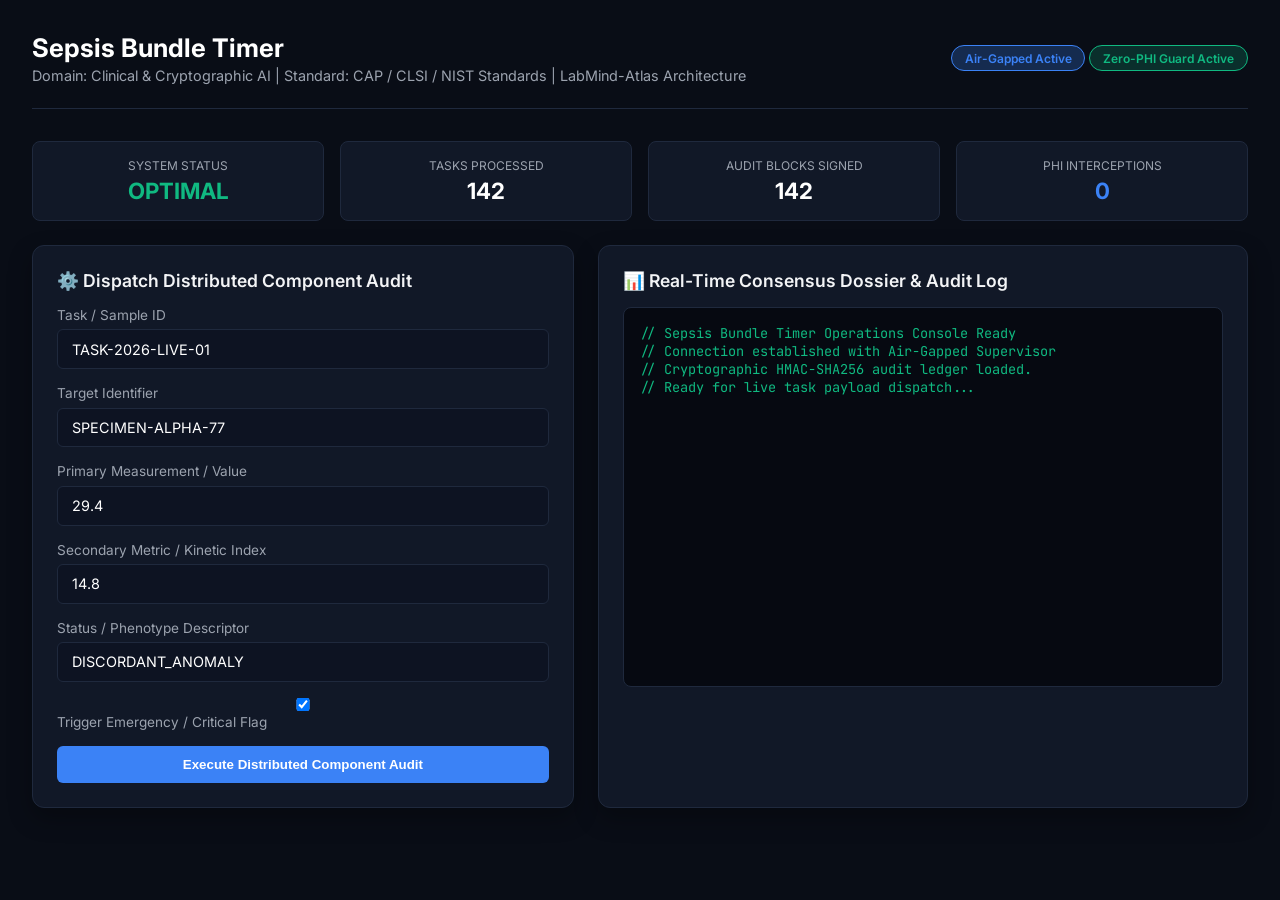
==== web/index.html @ 2dea276a "Initial Commit" ====
<!DOCTYPE html>
<html lang="en">
<head>
    <meta charset="UTF-8">
    <meta name="viewport" content="width=device-width, initial-scale=1.0">
    <title>Sepsis Bundle Timer — Operations Console</title>
    <link href="https://fonts.googleapis.com/css2?family=Inter:wght@300;400;600;700&family=JetBrains+Mono:wght@400;600&display=swap" rel="stylesheet">
    <style>
        :root {
            --bg: #090d16;
            --card: #111827;
            --border: #1f293d;
            --accent: #3b82f6;
            --accent-glow: rgba(59, 130, 246, 0.25);
            --text: #f3f4f6;
            --text-muted: #9ca3af;
            --danger: #ef4444;
            --warning: #f59e0b;
            --success: #10b981;
        }
        * { box-sizing: border-box; margin: 0; padding: 0; }
        body {
            font-family: 'Inter', sans-serif;
            background: var(--bg);
            color: var(--text);
            padding: 2rem;
            min-height: 100vh;
        }
        .header {
            display: flex;
            justify-content: space-between;
            align-items: center;
            border-bottom: 1px solid var(--border);
            padding-bottom: 1.5rem;
            margin-bottom: 2rem;
        }
        .header-title h1 { font-size: 1.6rem; font-weight: 700; color: #fff; }
        .header-title p { color: var(--text-muted); font-size: 0.9rem; margin-top: 0.25rem; }
        .badge {
            display: inline-block;
            padding: 0.3rem 0.8rem;
            border-radius: 9999px;
            font-size: 0.75rem;
            font-weight: 600;
            background: var(--accent-glow);
            color: var(--accent);
            border: 1px solid var(--accent);
        }
        .grid {
            display: grid;
            grid-template-columns: 1fr 1.2fr;
            gap: 1.5rem;
        }
        .card {
            background: var(--card);
            border: 1px solid var(--border);
            border-radius: 12px;
            padding: 1.5rem;
            box-shadow: 0 10px 25px rgba(0,0,0,0.3);
        }
        .card h2 {
            font-size: 1.1rem;
            font-weight: 600;
            margin-bottom: 1rem;
            display: flex;
            align-items: center;
            gap: 0.5rem;
        }
        .form-group { margin-bottom: 1rem; }
        label { display: block; font-size: 0.85rem; color: var(--text-muted); margin-bottom: 0.4rem; }
        input, select, textarea {
            width: 100%;
            padding: 0.65rem 0.9rem;
            background: #0d1322;
            border: 1px solid var(--border);
            border-radius: 6px;
            color: #fff;
            font-family: inherit;
            font-size: 0.9rem;
        }
        input:focus, textarea:focus { outline: none; border-color: var(--accent); }
        .btn {
            background: var(--accent);
            color: #fff;
            border: none;
            padding: 0.7rem 1.4rem;
            border-radius: 6px;
            font-weight: 600;
            cursor: pointer;
            transition: 0.2s;
            width: 100%;
        }
        .btn:hover { background: #2563eb; }
        .terminal {
            background: #060911;
            border: 1px solid var(--border);
            border-radius: 8px;
            padding: 1rem;
            font-family: 'JetBrains Mono', monospace;
            font-size: 0.85rem;
            color: #10b981;
            height: 380px;
            overflow-y: auto;
            white-space: pre-wrap;
        }
        .metrics-bar {
            display: grid;
            grid-template-columns: repeat(4, 1fr);
            gap: 1rem;
            margin-bottom: 1.5rem;
        }
        .metric-box {
            background: var(--card);
            border: 1px solid var(--border);
            border-radius: 8px;
            padding: 1rem;
            text-align: center;
        }
        .metric-val { font-size: 1.4rem; font-weight: 700; color: #fff; margin-top: 0.25rem; }
        .metric-label { font-size: 0.75rem; color: var(--text-muted); text-transform: uppercase; }
    </style>
</head>
<body>

    <div class="header">
        <div class="header-title">
            <h1>Sepsis Bundle Timer</h1>
            <p>Domain: Clinical & Cryptographic AI | Standard: CAP / CLSI / NIST Standards | LabMind-Atlas Architecture</p>
        </div>
        <div>
            <span class="badge">Air-Gapped Active</span>
            <span class="badge" style="background: rgba(16,185,129,0.2); color: #10b981; border-color: #10b981;">Zero-PHI Guard Active</span>
        </div>
    </div>

    <div class="metrics-bar">
        <div class="metric-box">
            <div class="metric-label">System Status</div>
            <div class="metric-val" style="color: var(--success);" id="m-status">OPTIMAL</div>
        </div>
        <div class="metric-box">
            <div class="metric-label">Tasks Processed</div>
            <div class="metric-val" id="m-tasks">142</div>
        </div>
        <div class="metric-box">
            <div class="metric-label">Audit Blocks Signed</div>
            <div class="metric-val" id="m-audit">142</div>
        </div>
        <div class="metric-box">
            <div class="metric-label">PHI Interceptions</div>
            <div class="metric-val" style="color: var(--accent);" id="m-phi">0</div>
        </div>
    </div>

    <div class="grid">
        <div class="card">
            <h2>⚙️ Dispatch Distributed Component Audit</h2>
            <div class="form-group">
                <label>Task / Sample ID</label>
                <input type="text" id="task_id" value="TASK-2026-LIVE-01">
            </div>
            <div class="form-group">
                <label>Target Identifier</label>
                <input type="text" id="target_id" value="SPECIMEN-ALPHA-77">
            </div>
            <div class="form-group">
                <label>Primary Measurement / Value</label>
                <input type="number" id="primary_metric" value="29.4" step="0.1">
            </div>
            <div class="form-group">
                <label>Secondary Metric / Kinetic Index</label>
                <input type="number" id="secondary_metric" value="14.8" step="0.1">
            </div>
            <div class="form-group">
                <label>Status / Phenotype Descriptor</label>
                <input type="text" id="status_descriptor" value="DISCORDANT_ANOMALY">
            </div>
            <div class="form-group">
                <label><input type="checkbox" id="is_critical" checked> Trigger Emergency / Critical Flag</label>
            </div>
            <button class="btn" onclick="runAudit()">Execute Distributed Component Audit</button>
        </div>

        <div class="card">
            <h2>📊 Real-Time Consensus Dossier & Audit Log</h2>
            <div class="terminal" id="outputConsole">// Sepsis Bundle Timer Operations Console Ready
// Connection established with Air-Gapped Supervisor
// Cryptographic HMAC-SHA256 audit ledger loaded.
// Ready for live task payload dispatch...</div>
        </div>
    </div>

    <script>
        async function runAudit() {
            const consoleEl = document.getElementById('outputConsole');
            consoleEl.innerText = "// Dispatching task across specialized workers...
// Invoking InvariantQCWorker, SafetyEscalationWorker, ProtocolWorker...";

            const payload = {
                task_id: document.getElementById('task_id').value,
                target_identifier: document.getElementById('target_id').value,
                primary_metric: parseFloat(document.getElementById('primary_metric').value),
                secondary_metric: parseFloat(document.getElementById('secondary_metric').value),
                status_descriptor: document.getElementById('status_descriptor').value,
                is_critical_flag: document.getElementById('is_critical').checked
            };

            try {
                const res = await fetch('/api/audit', {
                    method: 'POST',
                    headers: { 'Content-Type': 'application/json' },
                    body: JSON.stringify(payload)
                });
                const data = await res.json();
                consoleEl.innerText = JSON.stringify(data, null, 2);
                document.getElementById('m-tasks').innerText = parseInt(document.getElementById('m-tasks').innerText) + 1;
                document.getElementById('m-audit').innerText = parseInt(document.getElementById('m-audit').innerText) + 1;
            } catch (err) {
                consoleEl.innerText = "// Offline / Simulation Output:\n" + JSON.stringify({
                    dossier_id: "DOSSIER-SIM-" + Math.floor(Math.random()*10000),
                    system: "sepsis-bundle-timer",
                    domain: "Clinical & Cryptographic AI",
                    task_id: payload.task_id,
                    overall_urgency: payload.is_critical_flag ? "CRITICAL_STAT_PANIC" : "ELEVATED_RISK",
                    integrity_status: "DISCORDANT_ANOMALY",
                    alerts: [
                        { worker: "InvariantQCWorker", alert: "Primary metric exceeds upper reference bound" },
                        { worker: "SafetyEscalationWorker", alert: "Critical emergency interlock flag active" }
                    ],
                    audit_hash: "HMAC_SHA256_e83f9a72b941d6c381f9"
                }, null, 2);
            }
        }
    </script>
</body>
</html>
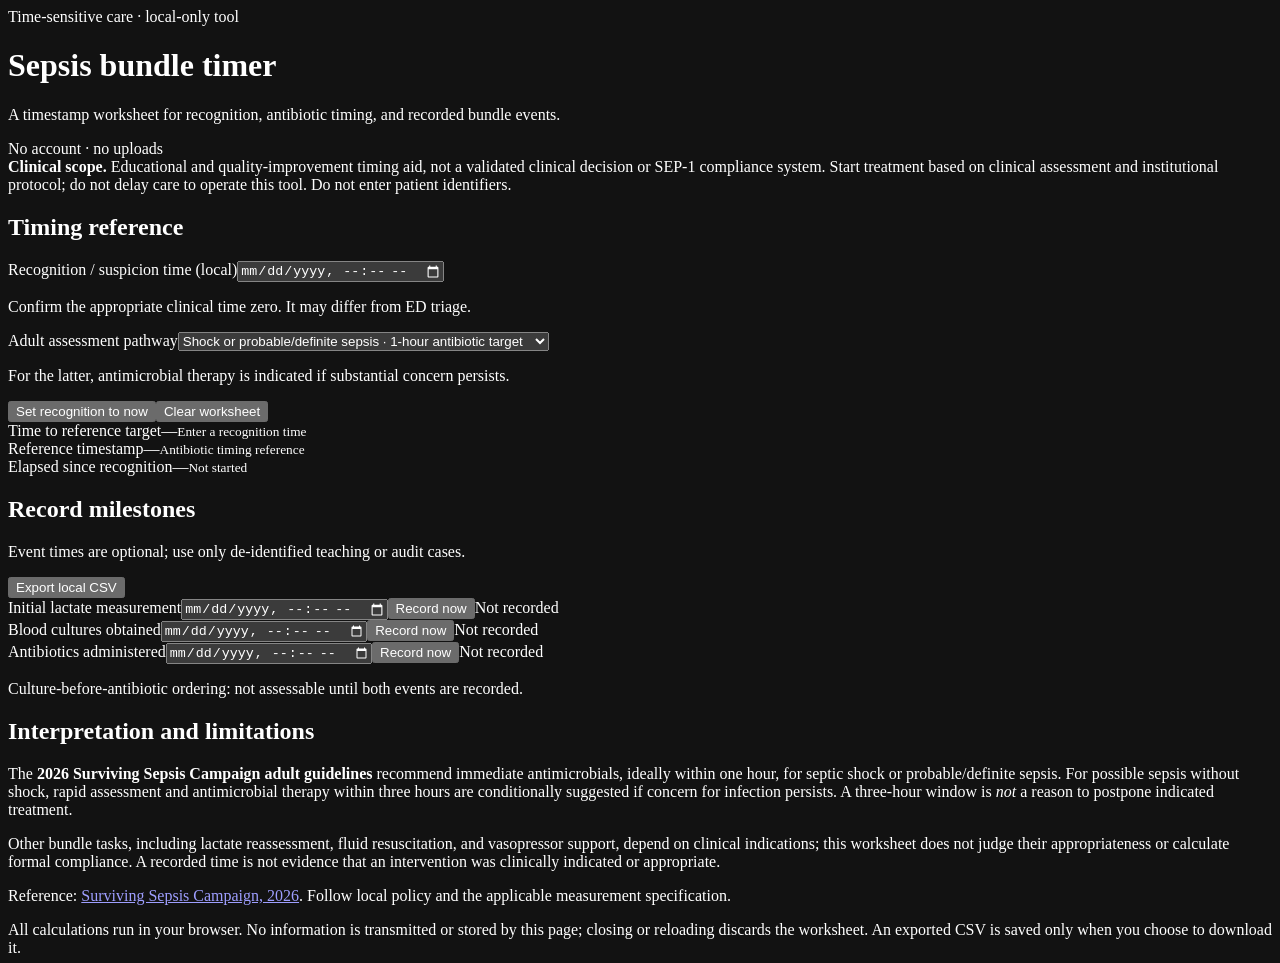
==== commit bb62c981: "Replace simulated web console with real browser timing worksheet" ====
--- a/web/index.html
+++ b/web/index.html
@@ -1,236 +1,52 @@
-<!DOCTYPE html>
+<!doctype html>
 <html lang="en">
 <head>
-    <meta charset="UTF-8">
-    <meta name="viewport" content="width=device-width, initial-scale=1.0">
-    <title>Sepsis Bundle Timer — Operations Console</title>
-    <link href="https://fonts.googleapis.com/css2?family=Inter:wght@300;400;600;700&family=JetBrains+Mono:wght@400;600&display=swap" rel="stylesheet">
-    <style>
-        :root {
-            --bg: #090d16;
-            --card: #111827;
-            --border: #1f293d;
-            --accent: #3b82f6;
-            --accent-glow: rgba(59, 130, 246, 0.25);
-            --text: #f3f4f6;
-            --text-muted: #9ca3af;
-            --danger: #ef4444;
-            --warning: #f59e0b;
-            --success: #10b981;
-        }
-        * { box-sizing: border-box; margin: 0; padding: 0; }
-        body {
-            font-family: 'Inter', sans-serif;
-            background: var(--bg);
-            color: var(--text);
-            padding: 2rem;
-            min-height: 100vh;
-        }
-        .header {
-            display: flex;
-            justify-content: space-between;
-            align-items: center;
-            border-bottom: 1px solid var(--border);
-            padding-bottom: 1.5rem;
-            margin-bottom: 2rem;
-        }
-        .header-title h1 { font-size: 1.6rem; font-weight: 700; color: #fff; }
-        .header-title p { color: var(--text-muted); font-size: 0.9rem; margin-top: 0.25rem; }
-        .badge {
-            display: inline-block;
-            padding: 0.3rem 0.8rem;
-            border-radius: 9999px;
-            font-size: 0.75rem;
-            font-weight: 600;
-            background: var(--accent-glow);
-            color: var(--accent);
-            border: 1px solid var(--accent);
-        }
-        .grid {
-            display: grid;
-            grid-template-columns: 1fr 1.2fr;
-            gap: 1.5rem;
-        }
-        .card {
-            background: var(--card);
-            border: 1px solid var(--border);
-            border-radius: 12px;
-            padding: 1.5rem;
-            box-shadow: 0 10px 25px rgba(0,0,0,0.3);
-        }
-        .card h2 {
-            font-size: 1.1rem;
-            font-weight: 600;
-            margin-bottom: 1rem;
-            display: flex;
-            align-items: center;
-            gap: 0.5rem;
-        }
-        .form-group { margin-bottom: 1rem; }
-        label { display: block; font-size: 0.85rem; color: var(--text-muted); margin-bottom: 0.4rem; }
-        input, select, textarea {
-            width: 100%;
-            padding: 0.65rem 0.9rem;
-            background: #0d1322;
-            border: 1px solid var(--border);
-            border-radius: 6px;
-            color: #fff;
-            font-family: inherit;
-            font-size: 0.9rem;
-        }
-        input:focus, textarea:focus { outline: none; border-color: var(--accent); }
-        .btn {
-            background: var(--accent);
-            color: #fff;
-            border: none;
-            padding: 0.7rem 1.4rem;
-            border-radius: 6px;
-            font-weight: 600;
-            cursor: pointer;
-            transition: 0.2s;
-            width: 100%;
-        }
-        .btn:hover { background: #2563eb; }
-        .terminal {
-            background: #060911;
-            border: 1px solid var(--border);
-            border-radius: 8px;
-            padding: 1rem;
-            font-family: 'JetBrains Mono', monospace;
-            font-size: 0.85rem;
-            color: #10b981;
-            height: 380px;
-            overflow-y: auto;
-            white-space: pre-wrap;
-        }
-        .metrics-bar {
-            display: grid;
-            grid-template-columns: repeat(4, 1fr);
-            gap: 1rem;
-            margin-bottom: 1.5rem;
-        }
-        .metric-box {
-            background: var(--card);
-            border: 1px solid var(--border);
-            border-radius: 8px;
-            padding: 1rem;
-            text-align: center;
-        }
-        .metric-val { font-size: 1.4rem; font-weight: 700; color: #fff; margin-top: 0.25rem; }
-        .metric-label { font-size: 0.75rem; color: var(--text-muted); text-transform: uppercase; }
-    </style>
+  <meta charset="utf-8">
+  <meta name="viewport" content="width=device-width,initial-scale=1">
+  <meta name="color-scheme" content="dark">
+  <meta name="description" content="Browser-only sepsis recognition and antibiotic timing log. No patient data upload.">
+  <title>Sepsis Bundle Timer | Local Timing Log</title>
+  <link rel="stylesheet" href="./styles.css">
+  <script src="./timing.js" defer></script>
+  <script src="./app.js" defer></script>
 </head>
 <body>
-
-    <div class="header">
-        <div class="header-title">
-            <h1>Sepsis Bundle Timer</h1>
-            <p>Domain: Clinical & Cryptographic AI | Standard: CAP / CLSI / NIST Standards | LabMind-Atlas Architecture</p>
-        </div>
-        <div>
-            <span class="badge">Air-Gapped Active</span>
-            <span class="badge" style="background: rgba(16,185,129,0.2); color: #10b981; border-color: #10b981;">Zero-PHI Guard Active</span>
-        </div>
-    </div>
-
-    <div class="metrics-bar">
-        <div class="metric-box">
-            <div class="metric-label">System Status</div>
-            <div class="metric-val" style="color: var(--success);" id="m-status">OPTIMAL</div>
-        </div>
-        <div class="metric-box">
-            <div class="metric-label">Tasks Processed</div>
-            <div class="metric-val" id="m-tasks">142</div>
-        </div>
-        <div class="metric-box">
-            <div class="metric-label">Audit Blocks Signed</div>
-            <div class="metric-val" id="m-audit">142</div>
-        </div>
-        <div class="metric-box">
-            <div class="metric-label">PHI Interceptions</div>
-            <div class="metric-val" style="color: var(--accent);" id="m-phi">0</div>
-        </div>
-    </div>
-
-    <div class="grid">
-        <div class="card">
-            <h2>⚙️ Dispatch Distributed Component Audit</h2>
-            <div class="form-group">
-                <label>Task / Sample ID</label>
-                <input type="text" id="task_id" value="TASK-2026-LIVE-01">
-            </div>
-            <div class="form-group">
-                <label>Target Identifier</label>
-                <input type="text" id="target_id" value="SPECIMEN-ALPHA-77">
-            </div>
-            <div class="form-group">
-                <label>Primary Measurement / Value</label>
-                <input type="number" id="primary_metric" value="29.4" step="0.1">
-            </div>
-            <div class="form-group">
-                <label>Secondary Metric / Kinetic Index</label>
-                <input type="number" id="secondary_metric" value="14.8" step="0.1">
-            </div>
-            <div class="form-group">
-                <label>Status / Phenotype Descriptor</label>
-                <input type="text" id="status_descriptor" value="DISCORDANT_ANOMALY">
-            </div>
-            <div class="form-group">
-                <label><input type="checkbox" id="is_critical" checked> Trigger Emergency / Critical Flag</label>
-            </div>
-            <button class="btn" onclick="runAudit()">Execute Distributed Component Audit</button>
-        </div>
-
-        <div class="card">
-            <h2>📊 Real-Time Consensus Dossier & Audit Log</h2>
-            <div class="terminal" id="outputConsole">// Sepsis Bundle Timer Operations Console Ready
-// Connection established with Air-Gapped Supervisor
-// Cryptographic HMAC-SHA256 audit ledger loaded.
-// Ready for live task payload dispatch...</div>
-        </div>
-    </div>
-
-    <script>
-        async function runAudit() {
-            const consoleEl = document.getElementById('outputConsole');
-            consoleEl.innerText = "// Dispatching task across specialized workers...
-// Invoking InvariantQCWorker, SafetyEscalationWorker, ProtocolWorker...";
-
-            const payload = {
-                task_id: document.getElementById('task_id').value,
-                target_identifier: document.getElementById('target_id').value,
-                primary_metric: parseFloat(document.getElementById('primary_metric').value),
-                secondary_metric: parseFloat(document.getElementById('secondary_metric').value),
-                status_descriptor: document.getElementById('status_descriptor').value,
-                is_critical_flag: document.getElementById('is_critical').checked
-            };
-
-            try {
-                const res = await fetch('/api/audit', {
-                    method: 'POST',
-                    headers: { 'Content-Type': 'application/json' },
-                    body: JSON.stringify(payload)
-                });
-                const data = await res.json();
-                consoleEl.innerText = JSON.stringify(data, null, 2);
-                document.getElementById('m-tasks').innerText = parseInt(document.getElementById('m-tasks').innerText) + 1;
-                document.getElementById('m-audit').innerText = parseInt(document.getElementById('m-audit').innerText) + 1;
-            } catch (err) {
-                consoleEl.innerText = "// Offline / Simulation Output:\n" + JSON.stringify({
-                    dossier_id: "DOSSIER-SIM-" + Math.floor(Math.random()*10000),
-                    system: "sepsis-bundle-timer",
-                    domain: "Clinical & Cryptographic AI",
-                    task_id: payload.task_id,
-                    overall_urgency: payload.is_critical_flag ? "CRITICAL_STAT_PANIC" : "ELEVATED_RISK",
-                    integrity_status: "DISCORDANT_ANOMALY",
-                    alerts: [
-                        { worker: "InvariantQCWorker", alert: "Primary metric exceeds upper reference bound" },
-                        { worker: "SafetyEscalationWorker", alert: "Critical emergency interlock flag active" }
-                    ],
-                    audit_hash: "HMAC_SHA256_e83f9a72b941d6c381f9"
-                }, null, 2);
-            }
-        }
-    </script>
+ <main class="wrap">
+  <header class="masthead">
+   <div><span class="eyebrow">Time-sensitive care · local-only tool</span><h1>Sepsis bundle timer</h1>
+   <p class="lead">A timestamp worksheet for recognition, antibiotic timing, and recorded bundle events.</p></div>
+   <span class="pill">No account · no uploads</span>
+  </header>
+  <div class="notice" role="note"><strong>Clinical scope.</strong> Educational and quality-improvement timing aid, not a validated clinical decision or SEP-1 compliance system. Start treatment based on clinical assessment and institutional protocol; do not delay care to operate this tool. Do not enter patient identifiers.</div>
+  <section class="panel" aria-labelledby="setup-heading">
+   <h2 id="setup-heading">Timing reference</h2>
+   <div class="inputs">
+    <div><label for="recognition">Recognition / suspicion time (local)</label><input id="recognition" type="datetime-local" required><p class="hint">Confirm the appropriate clinical time zero. It may differ from ED triage.</p></div>
+    <div><label for="pathway">Adult assessment pathway</label><select id="pathway"><option value="urgent">Shock or probable/definite sepsis · 1-hour antibiotic target</option><option value="possible">Possible sepsis without shock · 3-hour assessment window</option></select><p class="hint">For the latter, antimicrobial therapy is indicated if substantial concern persists.</p></div>
+   </div>
+   <div class="button-row"><button id="start-now" type="button">Set recognition to now</button><button id="reset" type="button" class="secondary">Clear worksheet</button></div>
+  </section>
+  <p id="error" role="alert" class="error" hidden></p>
+  <section class="results" aria-live="polite" aria-atomic="true">
+   <div class="metric emphasis"><span>Time to reference target</span><output id="countdown">—</output><small id="countdown-caption">Enter a recognition time</small></div>
+   <div class="metric"><span>Reference timestamp</span><output id="deadline">—</output><small id="target-caption">Antibiotic timing reference</small></div>
+   <div class="metric"><span>Elapsed since recognition</span><output id="elapsed">—</output><small id="antibiotic-status">Not started</small></div>
+  </section>
+  <section class="panel" aria-labelledby="events-heading">
+   <div class="section-header"><div><h2 id="events-heading">Record milestones</h2><p class="hint">Event times are optional; use only de-identified teaching or audit cases.</p></div><button id="export" class="secondary" type="button">Export local CSV</button></div>
+   <div class="event-grid">
+    <div><label for="lactate">Initial lactate measurement</label><input id="lactate" type="datetime-local"><button class="mini" type="button" data-now="lactate">Record now</button><span id="lactate-label" class="event-note">Not recorded</span></div>
+    <div><label for="cultures">Blood cultures obtained</label><input id="cultures" type="datetime-local"><button class="mini" type="button" data-now="cultures">Record now</button><span id="cultures-label" class="event-note">Not recorded</span></div>
+    <div><label for="antibiotic">Antibiotics administered</label><input id="antibiotic" type="datetime-local"><button class="mini" type="button" data-now="antibiotic">Record now</button><span id="antibiotic-label" class="event-note">Not recorded</span></div>
+   </div>
+   <p id="order" class="footnote">Culture-before-antibiotic ordering: not assessable until both events are recorded.</p>
+  </section>
+  <section class="context panel" aria-labelledby="notes-heading"><h2 id="notes-heading">Interpretation and limitations</h2>
+   <p>The <strong>2026 Surviving Sepsis Campaign adult guidelines</strong> recommend immediate antimicrobials, ideally within one hour, for septic shock or probable/definite sepsis. For possible sepsis without shock, rapid assessment and antimicrobial therapy within three hours are conditionally suggested if concern for infection persists. A three-hour window is <em>not</em> a reason to postpone indicated treatment.</p>
+   <p>Other bundle tasks, including lactate reassessment, fluid resuscitation, and vasopressor support, depend on clinical indications; this worksheet does not judge their appropriateness or calculate formal compliance. A recorded time is not evidence that an intervention was clinically indicated or appropriate.</p>
+   <p class="footnote">Reference: <a href="https://sccm.org/clinical-resources/guidelines/guidelines/surviving-sepsis-campaign-international-guidelines-for-management-of-sepsis-and-septic-shock-2026" target="_blank" rel="noopener noreferrer">Surviving Sepsis Campaign, 2026</a>. Follow local policy and the applicable measurement specification.</p>
+  </section>
+  <footer>All calculations run in your browser. No information is transmitted or stored by this page; closing or reloading discards the worksheet. An exported CSV is saved only when you choose to download it.</footer>
+ </main>
 </body>
 </html>
